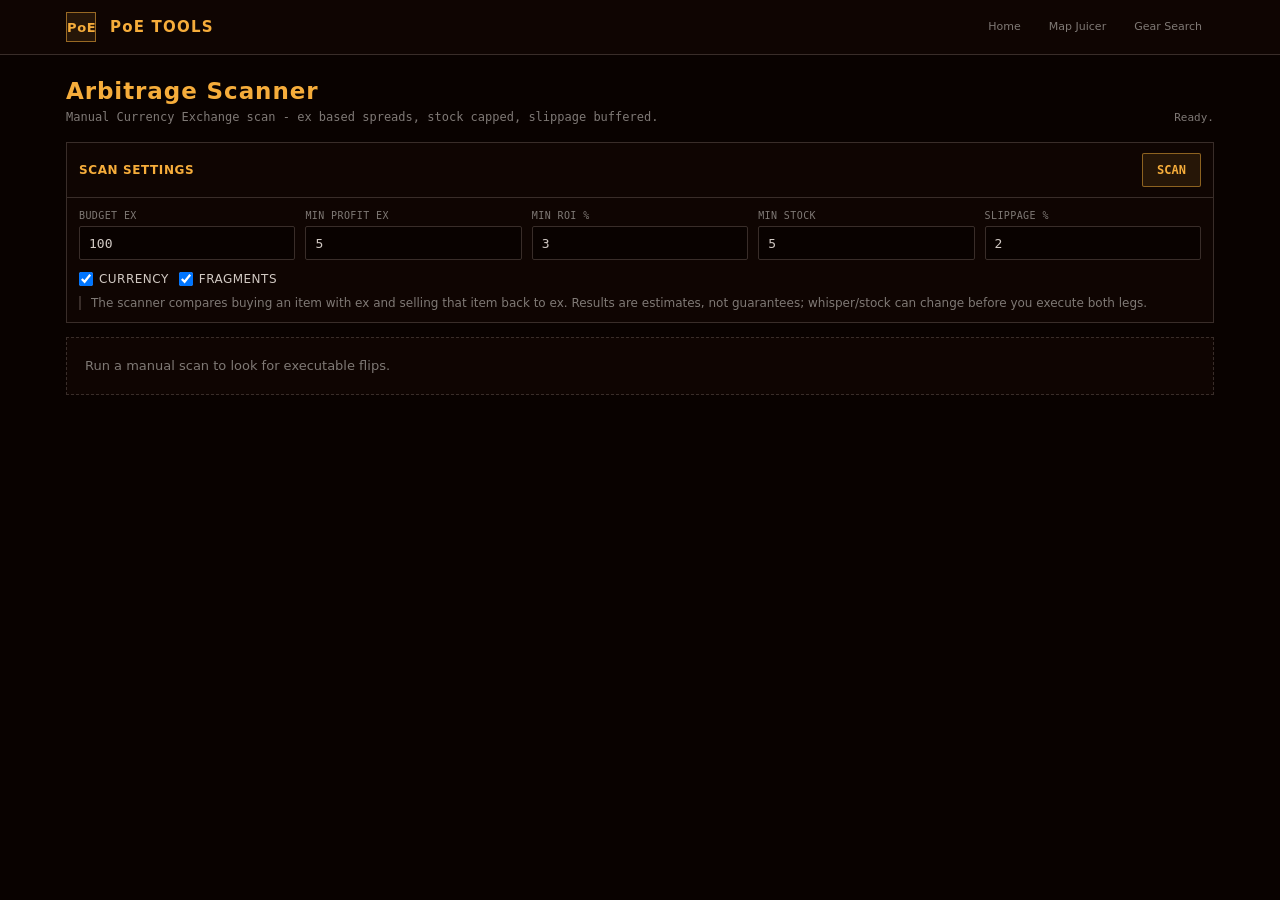
==== arbitrage-scanner.html @ 60b37ee7 "Add arbitrage scanner" ====
<!doctype html>
<html lang="en">
<head>
<meta charset="utf-8">
<meta name="viewport" content="width=device-width, initial-scale=1">
<title>Arbitrage Scanner - PoE Tools</title>
<style>
  :root{
    --bg:oklch(10% 0.025 42); --s1:oklch(13% 0.024 42); --s2:oklch(16% 0.022 42);
    --s3:oklch(20% 0.020 42); --bd:oklch(31% 0.018 42); --tx:oklch(84% 0.012 55);
    --mu:oklch(58% 0.010 55); --gd:oklch(80% 0.15 74); --gd-a:oklch(80% 0.15 74 / .10);
    --gr:oklch(67% 0.14 148); --rd:oklch(62% 0.14 20); --cy:oklch(68% 0.11 210);
    --ff:'Inter',system-ui,sans-serif; --mono:'JetBrains Mono',ui-monospace,monospace;
  }
  *{box-sizing:border-box}
  body{margin:0;background:var(--bg);color:var(--tx);font:13px/1.5 var(--ff);padding-bottom:48px}
  a{color:var(--gd);text-decoration:none}
  a:hover{text-decoration:underline}
  .appbar{border-bottom:1px solid var(--bd);background:var(--s1)}
  .appbarin{max-width:1180px;margin:0 auto;padding:12px 16px;display:flex;align-items:center;gap:14px}
  .mark{width:30px;height:30px;border:1px solid oklch(80% 0.15 74 / .55);background:var(--gd-a);color:var(--gd);display:grid;place-items:center;font:700 13px var(--ff);letter-spacing:.05em}
  .brandname{color:var(--gd);font:700 15px/1.1 var(--ff);letter-spacing:.08em}
  .nav{margin-left:auto;display:flex;gap:4px;flex-wrap:wrap;justify-content:flex-end}
  .navbtn{height:28px;font-size:11px;color:var(--mu);border:1px solid transparent;background:transparent;padding:0 11px;text-decoration:none;display:inline-flex;align-items:center;border-radius:2px}
  .navbtn:hover{color:var(--tx);background:var(--s2);border-color:var(--bd)}
  .shell{max-width:1180px;margin:0 auto;padding:18px 16px}
  .pagehead{display:flex;align-items:flex-end;justify-content:space-between;gap:16px;margin:6px 0 18px}
  h1{margin:0;color:var(--gd);font:700 23px/1.1 var(--ff);letter-spacing:.04em}
  .sub{color:var(--mu);font:12px var(--mono);margin:6px 0 0}
  .statusline{color:var(--mu);font:11px var(--mono);text-align:right}
  .statusline.ok{color:var(--gr)} .statusline.err{color:var(--rd)} .statusline.warn{color:var(--gd)}
  .panel{border:1px solid var(--bd);background:var(--s1);margin-bottom:14px}
  .panel-head{padding:10px 12px;border-bottom:1px solid var(--bd);display:flex;align-items:center;justify-content:space-between;gap:10px}
  .panel-title{color:var(--gd);font:700 12px var(--ff);text-transform:uppercase;letter-spacing:.05em}
  .panel-body{padding:12px}
  .controls{display:grid;grid-template-columns:repeat(5,minmax(120px,1fr));gap:10px;align-items:end}
  label{display:block;color:var(--mu);font:10px var(--mono);text-transform:uppercase;letter-spacing:.04em}
  input{width:100%;height:34px;margin-top:5px;border:1px solid var(--bd);background:var(--bg);color:var(--tx);padding:0 9px;font:13px var(--mono);border-radius:2px}
  input:focus{outline:none;border-color:oklch(80% 0.15 74 / .6)}
  .checks{display:flex;gap:10px;align-items:center;flex-wrap:wrap}
  .check{display:inline-flex;align-items:center;gap:6px;color:var(--tx);font:12px var(--ff)}
  .check input{width:14px;height:14px;margin:0}
  button{height:34px;border:1px solid oklch(80% 0.15 74 / .5);background:var(--gd-a);color:var(--gd);font:700 12px var(--mono);text-transform:uppercase;cursor:pointer;border-radius:2px;padding:0 14px}
  button:disabled{opacity:.5;cursor:default}
  .hint{margin-top:10px;color:var(--mu);font:12px var(--ff);border-left:2px solid var(--bd);padding-left:10px}
  .summary{display:grid;grid-template-columns:repeat(4,minmax(0,1fr));gap:8px;margin-bottom:12px}
  .metric{border:1px solid var(--bd);background:var(--s2);padding:10px 12px}
  .metric b{display:block;color:var(--gd);font:700 18px var(--mono)}
  .metric span{color:var(--mu);font:10px var(--mono);text-transform:uppercase}
  .tablewrap{overflow:auto;border:1px solid var(--bd);background:var(--s1)}
  table{width:100%;border-collapse:collapse;min-width:900px}
  th,td{padding:8px 10px;border-bottom:1px solid var(--bd);text-align:left;vertical-align:top}
  th{background:var(--s2);color:var(--mu);font:700 10px var(--mono);text-transform:uppercase;letter-spacing:.04em}
  td.num{text-align:right;font-family:var(--mono);white-space:nowrap}
  .name{color:var(--tx);font-weight:700}
  .cat{color:var(--mu);font:10px var(--mono);text-transform:uppercase}
  .profit{color:var(--gr);font-weight:700}
  .warn{color:var(--gd)}
  .bad{color:var(--rd)}
  .flag{display:inline-block;border:1px solid var(--bd);color:var(--mu);font:700 10px var(--mono);text-transform:uppercase;padding:1px 5px;margin-right:4px;border-radius:2px}
  .empty{color:var(--mu);padding:18px;border:1px dashed var(--bd);background:var(--s1)}
  .errors{margin-top:12px;color:var(--mu);font:11px var(--mono)}
  .errors b{color:var(--gd)}
  @media(max-width:820px){.pagehead{display:block}.statusline{text-align:left;margin-top:8px}.controls{grid-template-columns:repeat(2,minmax(0,1fr))}.summary{grid-template-columns:repeat(2,minmax(0,1fr))}}
  @media(max-width:560px){.appbarin{display:block}.nav{justify-content:flex-start;margin-top:10px}.shell{padding:14px 12px}.controls,.summary{grid-template-columns:1fr}}
</style>
</head>
<body>
  <header class="appbar">
    <div class="appbarin">
      <div class="mark">PoE</div>
      <span class="brandname">PoE TOOLS</span>
      <nav class="nav">
        <a class="navbtn" href="index.html">Home</a>
        <a class="navbtn" href="waystone-juicer.html">Map Juicer</a>
        <a class="navbtn" href="character-upgrades.html">Gear Search</a>
      </nav>
    </div>
  </header>

  <main class="shell">
    <div class="pagehead">
      <div>
        <h1>Arbitrage Scanner</h1>
        <p class="sub">Manual Currency Exchange scan - ex based spreads, stock capped, slippage buffered.</p>
      </div>
      <div class="statusline" id="status">Ready.</div>
    </div>

    <section class="panel">
      <div class="panel-head">
        <span class="panel-title">Scan Settings</span>
        <button id="scanBtn" type="button">Scan</button>
      </div>
      <div class="panel-body">
        <div class="controls">
          <label>Budget ex <input id="budgetEx" type="number" min="1" step="1" value="100"></label>
          <label>Min profit ex <input id="minProfitEx" type="number" min="0" step="1" value="5"></label>
          <label>Min ROI % <input id="minProfitPct" type="number" min="0" step="0.5" value="3"></label>
          <label>Min stock <input id="minStock" type="number" min="1" step="1" value="5"></label>
          <label>Slippage % <input id="slippagePct" type="number" min="0" max="50" step="0.5" value="2"></label>
        </div>
        <div class="checks" style="margin-top:12px">
          <label class="check"><input id="catCurrency" type="checkbox" checked> Currency</label>
          <label class="check"><input id="catFragments" type="checkbox" checked> Fragments</label>
        </div>
        <div class="hint">The scanner compares buying an item with ex and selling that item back to ex. Results are estimates, not guarantees; whisper/stock can change before you execute both legs.</div>
      </div>
    </section>

    <section class="summary" id="summary" style="display:none"></section>
    <section id="results" class="empty">Run a manual scan to look for executable flips.</section>
  </main>

<script>
const els = {
  status: document.getElementById("status"),
  scanBtn: document.getElementById("scanBtn"),
  results: document.getElementById("results"),
  summary: document.getElementById("summary"),
  budgetEx: document.getElementById("budgetEx"),
  minProfitEx: document.getElementById("minProfitEx"),
  minProfitPct: document.getElementById("minProfitPct"),
  minStock: document.getElementById("minStock"),
  slippagePct: document.getElementById("slippagePct"),
  catCurrency: document.getElementById("catCurrency"),
  catFragments: document.getElementById("catFragments"),
};

function esc(s){return String(s ?? "").replace(/[&<>"']/g, c => ({"&":"&amp;","<":"&lt;",">":"&gt;","\"":"&quot;","'":"&#39;"}[c]));}
function num(id){return Number(els[id].value) || 0;}
function fmt(n, d=2){return Number(n || 0).toLocaleString(undefined, {maximumFractionDigits:d});}
function setStatus(text, cls=""){els.status.textContent = text; els.status.className = "statusline " + cls;}

function payload(){
  return {
    budgetEx: num("budgetEx"),
    minProfitEx: num("minProfitEx"),
    minProfitPct: num("minProfitPct"),
    minStock: num("minStock"),
    slippagePct: num("slippagePct"),
    categories: {
      currency: els.catCurrency.checked,
      fragments: els.catFragments.checked,
    },
    force: true,
  };
}

function renderSummary(data){
  const rows = data.opportunities || [];
  const best = rows[0];
  els.summary.style.display = "grid";
  els.summary.innerHTML = `
    <div class="metric"><b>${rows.length}</b><span>shown flips</span></div>
    <div class="metric"><b>${best ? fmt(best.netProfitEx) : "0"} ex</b><span>best net profit</span></div>
    <div class="metric"><b>${best ? fmt(best.roiPct) : "0"}%</b><span>best ROI</span></div>
    <div class="metric"><b>${data.cached ? "Cache" : data.stale ? "Stale" : "Live"}</b><span>${esc(data.updated || data.cachedAt || "")}</span></div>
  `;
}

function render(data){
  renderSummary(data);
  const rows = data.opportunities || [];
  if (!rows.length) {
    els.results.className = "empty";
    els.results.innerHTML = data.limited
      ? "Trade2 is currently rate limited and no matching cached opportunities are available."
      : "No flips passed the current net profit, ROI, stock, and slippage filters.";
    return;
  }
  els.results.className = "";
  els.results.innerHTML = `
    <div class="tablewrap">
      <table>
        <thead>
          <tr>
            <th>Item</th><th>Buy</th><th>Sell</th><th>Size</th><th>Spend</th><th>Net</th><th>ROI</th><th>Stock</th><th>Flags</th>
          </tr>
        </thead>
        <tbody>
          ${rows.map(row => `
            <tr>
              <td><div class="name">${esc(row.name)}</div><div class="cat">${esc(row.category)}</div></td>
              <td class="num">${fmt(row.askExPerItem,4)} ex/item</td>
              <td class="num">${fmt(row.bidExPerItem,4)} ex/item<br><span class="cat">net ${fmt(row.netBidExPerItem,4)}</span></td>
              <td class="num">${fmt(row.executableItems,0)}</td>
              <td class="num">${fmt(row.spendEx)} ex</td>
              <td class="num profit">${fmt(row.netProfitEx)} ex</td>
              <td class="num ${row.roiPct < 5 ? "warn" : ""}">${fmt(row.roiPct)}%</td>
              <td class="num">${fmt(row.buyStock,0)} buy<br>${fmt(row.sellStock,0)} sell</td>
              <td>${(row.flags || []).length ? row.flags.map(f => `<span class="flag">${esc(f)}</span>`).join("") : `<span class="flag">ok</span>`}</td>
            </tr>`).join("")}
        </tbody>
      </table>
    </div>
    ${data.errors && data.errors.length ? `<div class="errors"><b>Skipped:</b> ${esc(data.errors.slice(0,6).map(e => e.item + " (" + e.reason + ")").join(", "))}${data.errors.length > 6 ? " ..." : ""}</div>` : ""}
  `;
}

async function scan(){
  els.scanBtn.disabled = true;
  setStatus("Scanning Currency Exchange through shared Trade2 queue...", "warn");
  try {
    const res = await fetch("/api/arbitrage/scan", {
      method: "POST",
      headers: {"Content-Type":"application/json"},
      body: JSON.stringify(payload()),
    });
    const data = await res.json();
    render(data);
    if (data.limited) setStatus("Trade2 limited. Showing cached data when available.", "err");
    else if (data.cached) setStatus("Loaded cached scan from " + (data.updated || "recently") + ".", "ok");
    else setStatus("Scan complete: " + (data.opportunities || []).length + " opportunities.", "ok");
  } catch (err) {
    els.results.className = "empty";
    els.results.textContent = "Scan failed: " + err.message;
    setStatus("Scan failed.", "err");
  } finally {
    els.scanBtn.disabled = false;
  }
}

els.scanBtn.addEventListener("click", scan);
</script>
</body>
</html>
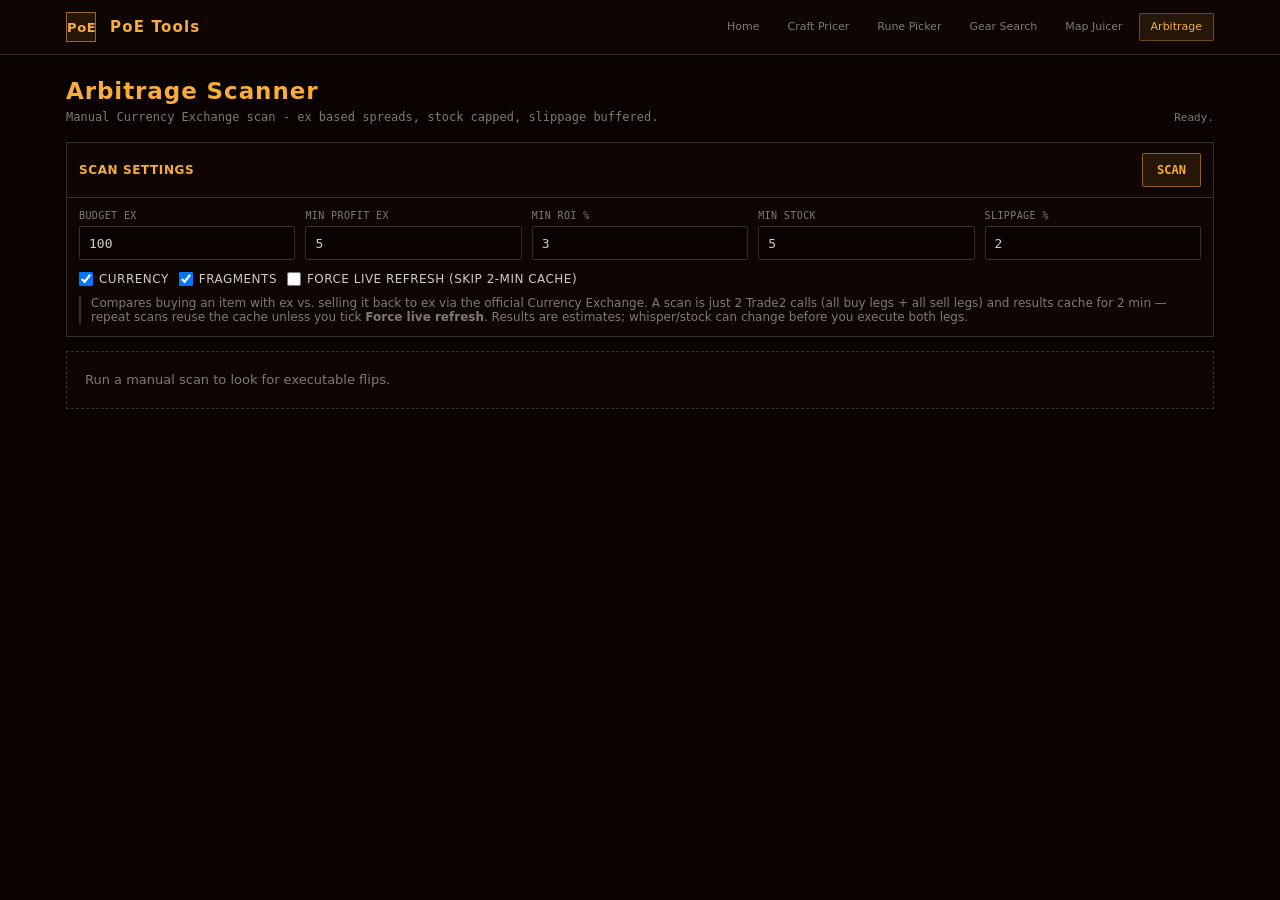
==== commit b99a75e4: "Arbitrage Scanner: fix chronic rate-limiting Root cause: the front-end hardcoded force:true so every" ====
--- a/arbitrage-scanner.html
+++ b/arbitrage-scanner.html
@@ -3,7 +3,7 @@
 <head>
 <meta charset="utf-8">
 <meta name="viewport" content="width=device-width, initial-scale=1">
-<title>Arbitrage Scanner - PoE Tools</title>
+<title>Arbitrage Scanner — PoE Tools</title>
 <style>
   :root{
     --bg:oklch(10% 0.025 42); --s1:oklch(13% 0.024 42); --s2:oklch(16% 0.022 42);
@@ -23,6 +23,7 @@
   .nav{margin-left:auto;display:flex;gap:4px;flex-wrap:wrap;justify-content:flex-end}
   .navbtn{height:28px;font-size:11px;color:var(--mu);border:1px solid transparent;background:transparent;padding:0 11px;text-decoration:none;display:inline-flex;align-items:center;border-radius:2px}
   .navbtn:hover{color:var(--tx);background:var(--s2);border-color:var(--bd)}
+  .navbtn.active{color:var(--gd);background:var(--gd-a);border-color:oklch(80% 0.15 74 / .35)}
   .shell{max-width:1180px;margin:0 auto;padding:18px 16px}
   .pagehead{display:flex;align-items:flex-end;justify-content:space-between;gap:16px;margin:6px 0 18px}
   h1{margin:0;color:var(--gd);font:700 23px/1.1 var(--ff);letter-spacing:.04em}
@@ -69,11 +70,14 @@
   <header class="appbar">
     <div class="appbarin">
       <div class="mark">PoE</div>
-      <span class="brandname">PoE TOOLS</span>
+      <span class="brandname">PoE Tools</span>
       <nav class="nav">
-        <a class="navbtn" href="index.html">Home</a>
+        <a class="navbtn" href="index.html#home">Home</a>
+        <a class="navbtn" href="index.html#craft-pricer">Craft Pricer</a>
+        <a class="navbtn" href="index.html#rune-picker">Rune Picker</a>
+        <a class="navbtn" href="character-upgrades.html">Gear Search</a>
         <a class="navbtn" href="waystone-juicer.html">Map Juicer</a>
-        <a class="navbtn" href="character-upgrades.html">Gear Search</a>
+        <a class="navbtn active" href="arbitrage-scanner.html">Arbitrage</a>
       </nav>
     </div>
   </header>
@@ -103,8 +107,9 @@
         <div class="checks" style="margin-top:12px">
           <label class="check"><input id="catCurrency" type="checkbox" checked> Currency</label>
           <label class="check"><input id="catFragments" type="checkbox" checked> Fragments</label>
+          <label class="check"><input id="forceRefresh" type="checkbox"> Force live refresh (skip 2-min cache)</label>
         </div>
-        <div class="hint">The scanner compares buying an item with ex and selling that item back to ex. Results are estimates, not guarantees; whisper/stock can change before you execute both legs.</div>
+        <div class="hint">Compares buying an item with ex vs. selling it back to ex via the official Currency Exchange. A scan is just 2 Trade2 calls (all buy legs + all sell legs) and results cache for 2 min — repeat scans reuse the cache unless you tick <b>Force live refresh</b>. Results are estimates; whisper/stock can change before you execute both legs.</div>
       </div>
     </section>
 
@@ -125,12 +130,22 @@
   slippagePct: document.getElementById("slippagePct"),
   catCurrency: document.getElementById("catCurrency"),
   catFragments: document.getElementById("catFragments"),
+  forceRefresh: document.getElementById("forceRefresh"),
 };
 
 function esc(s){return String(s ?? "").replace(/[&<>"']/g, c => ({"&":"&amp;","<":"&lt;",">":"&gt;","\"":"&quot;","'":"&#39;"}[c]));}
 function num(id){return Number(els[id].value) || 0;}
 function fmt(n, d=2){return Number(n || 0).toLocaleString(undefined, {maximumFractionDigits:d});}
 function setStatus(text, cls=""){els.status.textContent = text; els.status.className = "statusline " + cls;}
+function limitUntil(data){
+  return data?.tradeStatus?.tradeLimitedUntil || data?.tradeLimitedUntil || "";
+}
+function fmtLimitUntil(data){
+  const raw = limitUntil(data);
+  if (!raw) return "";
+  const d = new Date(raw);
+  return Number.isNaN(d.getTime()) ? raw : d.toLocaleString();
+}
 
 function payload(){
   return {
@@ -143,7 +158,7 @@
       currency: els.catCurrency.checked,
       fragments: els.catFragments.checked,
     },
-    force: true,
+    force: els.forceRefresh.checked,
   };
 }
 
@@ -163,10 +178,15 @@
   renderSummary(data);
   const rows = data.opportunities || [];
   if (!rows.length) {
+    const until = fmtLimitUntil(data);
+    const scanned = (data.universe || []).length;
+    const skipped = (data.errors || []).length;
     els.results.className = "empty";
     els.results.innerHTML = data.limited
-      ? "Trade2 is currently rate limited and no matching cached opportunities are available."
-      : "No flips passed the current net profit, ROI, stock, and slippage filters.";
+      ? "Trade2 is currently rate limited" + (until ? " until " + esc(until) : "") + " and no matching cached opportunities are available."
+      : `Scanned ${scanned} pair${scanned === 1 ? "" : "s"} — none cleared your net-profit / ROI / stock filters. `
+        + `The Currency Exchange spread is usually negative for an instant round-trip, so profitable flips are brief mispricings; lower the thresholds or re-scan later.`
+        + (skipped ? ` (${skipped} had no offer on one side.)` : "");
     return;
   }
   els.results.className = "";
@@ -209,7 +229,10 @@
     });
     const data = await res.json();
     render(data);
-    if (data.limited) setStatus("Trade2 limited. Showing cached data when available.", "err");
+    if (data.limited) {
+      const until = fmtLimitUntil(data);
+      setStatus("Trade2 limited" + (until ? " until " + until : "") + ". Showing cached data when available.", "err");
+    }
     else if (data.cached) setStatus("Loaded cached scan from " + (data.updated || "recently") + ".", "ok");
     else setStatus("Scan complete: " + (data.opportunities || []).length + " opportunities.", "ok");
   } catch (err) {
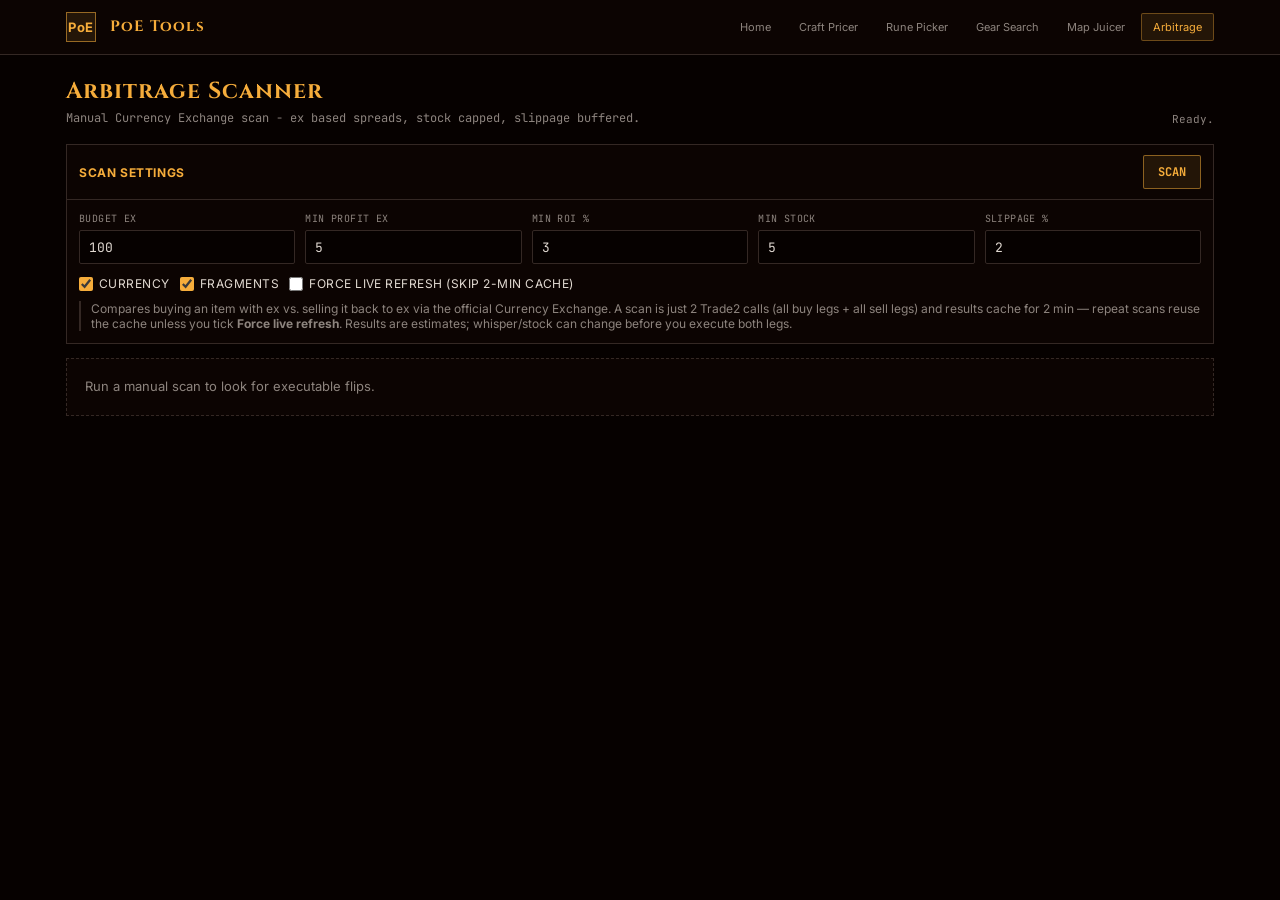
==== commit 7093c9b4: "Apply shared theme to all standalone pages Link theme.css and drop each page's duplicate :root so th" ====
--- a/arbitrage-scanner.html
+++ b/arbitrage-scanner.html
@@ -4,14 +4,11 @@
 <meta charset="utf-8">
 <meta name="viewport" content="width=device-width, initial-scale=1">
 <title>Arbitrage Scanner — PoE Tools</title>
+<link rel="preconnect" href="https://fonts.googleapis.com">
+<link rel="preconnect" href="https://fonts.gstatic.com" crossorigin>
+<link rel="stylesheet" href="theme.css">
 <style>
-  :root{
-    --bg:oklch(10% 0.025 42); --s1:oklch(13% 0.024 42); --s2:oklch(16% 0.022 42);
-    --s3:oklch(20% 0.020 42); --bd:oklch(31% 0.018 42); --tx:oklch(84% 0.012 55);
-    --mu:oklch(58% 0.010 55); --gd:oklch(80% 0.15 74); --gd-a:oklch(80% 0.15 74 / .10);
-    --gr:oklch(67% 0.14 148); --rd:oklch(62% 0.14 20); --cy:oklch(68% 0.11 210);
-    --ff:'Inter',system-ui,sans-serif; --mono:'JetBrains Mono',ui-monospace,monospace;
-  }
+  /* Design tokens come from theme.css; page-specific styles follow. */
   *{box-sizing:border-box}
   body{margin:0;background:var(--bg);color:var(--tx);font:13px/1.5 var(--ff);padding-bottom:48px}
   a{color:var(--gd);text-decoration:none}
@@ -19,14 +16,14 @@
   .appbar{border-bottom:1px solid var(--bd);background:var(--s1)}
   .appbarin{max-width:1180px;margin:0 auto;padding:12px 16px;display:flex;align-items:center;gap:14px}
   .mark{width:30px;height:30px;border:1px solid oklch(80% 0.15 74 / .55);background:var(--gd-a);color:var(--gd);display:grid;place-items:center;font:700 13px var(--ff);letter-spacing:.05em}
-  .brandname{color:var(--gd);font:700 15px/1.1 var(--ff);letter-spacing:.08em}
+  .brandname{color:var(--gd);font:700 15px/1.1 var(--ff-display);letter-spacing:.08em}
   .nav{margin-left:auto;display:flex;gap:4px;flex-wrap:wrap;justify-content:flex-end}
   .navbtn{height:28px;font-size:11px;color:var(--mu);border:1px solid transparent;background:transparent;padding:0 11px;text-decoration:none;display:inline-flex;align-items:center;border-radius:2px}
   .navbtn:hover{color:var(--tx);background:var(--s2);border-color:var(--bd)}
   .navbtn.active{color:var(--gd);background:var(--gd-a);border-color:oklch(80% 0.15 74 / .35)}
   .shell{max-width:1180px;margin:0 auto;padding:18px 16px}
   .pagehead{display:flex;align-items:flex-end;justify-content:space-between;gap:16px;margin:6px 0 18px}
-  h1{margin:0;color:var(--gd);font:700 23px/1.1 var(--ff);letter-spacing:.04em}
+  h1{margin:0;color:var(--gd);font:700 23px/1.1 var(--ff-display);letter-spacing:.04em}
   .sub{color:var(--mu);font:12px var(--mono);margin:6px 0 0}
   .statusline{color:var(--mu);font:11px var(--mono);text-align:right}
   .statusline.ok{color:var(--gr)} .statusline.err{color:var(--rd)} .statusline.warn{color:var(--gd)}
--- a/theme.css
+++ b/theme.css
@@ -0,0 +1,96 @@
+/* ============================================================================
+   PoE Tools — shared design system (premium dark workbench)
+   Linked first on every page; pages keep only page-specific layout below it.
+   Identity: a PoE item-tooltip aesthetic — warm near-black, hairline borders,
+   restrained amber gold, data set in mono. Premium via elevation + type +
+   spacing, not rounded corners. Tokens are the single source of truth, so a
+   page that drops its own :root inherits the whole system.
+   ============================================================================ */
+
+@import url('https://fonts.googleapis.com/css2?family=Cinzel:wght@400;600;700&family=Inter:wght@400;500;600;700;800&family=JetBrains+Mono:wght@400;500;600;700&display=swap');
+
+:root{
+  /* ---- Surfaces: warm near-black, clean elevation steps ---- */
+  --bg:oklch(9% 0.020 42);
+  --s1:oklch(12% 0.022 42);
+  --s2:oklch(15.5% 0.022 42);
+  --s3:oklch(20% 0.022 42);
+  --bd:oklch(29% 0.020 42);
+  --bd2:oklch(42% 0.022 42);
+  /* ---- Text: brighter than before to kill the "muddy" low-contrast feel ---- */
+  --tx:oklch(89% 0.014 65);
+  --mu:oklch(62% 0.015 58);
+  /* ---- Accent: restrained amber gold (the one bold color) ---- */
+  --gd:oklch(80% 0.15 74);
+  --gd-2:oklch(71% 0.135 72);
+  --gd-a:oklch(80% 0.15 74 / 0.10);
+  --gd-b:oklch(80% 0.15 74 / 0.35);
+  /* ---- Semantics: profit / risk / info, used only where they mean something ---- */
+  --gr:oklch(71% 0.15 150);
+  --rd:oklch(64% 0.16 24);
+  --cy:oklch(73% 0.11 215);
+  --pu:oklch(68% 0.11 300);
+
+  /* ---- Type roles ---- */
+  --ff-display:'Cinzel',Georgia,serif;
+  --ff-ui:'Inter',system-ui,-apple-system,sans-serif;
+  --ff-mono:'JetBrains Mono',ui-monospace,monospace;
+  /* aliases so any page's existing var names resolve to the system */
+  --ff:var(--ff-ui); --ui:var(--ff-ui); --display:var(--ff-display);
+  --mono:var(--ff-mono); --text:var(--tx); --muted:var(--mu); --gold:var(--gd);
+  --green:var(--gr); --red:var(--rd); --cyan:var(--cy);
+
+  /* ---- Radius / elevation / motion ---- */
+  --r:3px; --r-lg:5px;
+  --sh-1:0 1px 2px oklch(0% 0 0 / .40);
+  --sh-2:0 6px 22px oklch(0% 0 0 / .42);
+  --sh-pop:0 16px 44px oklch(0% 0 0 / .55);
+  --glow:0 0 0 1px var(--gd-b), 0 10px 30px oklch(62% 0.12 70 / .14);
+  --ease:cubic-bezier(.2,.7,.3,1);
+}
+
+/* ---- Global niceties (additive — safe across pages) ---- */
+html{ -webkit-text-size-adjust:100%; }
+body{ -webkit-font-smoothing:antialiased; text-rendering:optimizeLegibility; }
+::selection{ background:var(--gd-b); color:oklch(98% 0.02 80); }
+:focus-visible{ outline:2px solid var(--gd); outline-offset:2px; border-radius:var(--r); }
+
+/* Custom scrollbars — quiet, on-brand */
+*{ scrollbar-width:thin; scrollbar-color:var(--bd2) transparent; }
+::-webkit-scrollbar{ width:10px; height:10px; }
+::-webkit-scrollbar-track{ background:transparent; }
+::-webkit-scrollbar-thumb{ background:var(--bd2); border-radius:6px; border:2px solid var(--bg); }
+::-webkit-scrollbar-thumb:hover{ background:oklch(52% 0.03 60); }
+
+/* Numbers read as data: tabular figures wherever mono is used */
+.num,[class*="mono"],code,kbd{ font-variant-numeric:tabular-nums; }
+
+/* Form controls pick up the brand accent instead of browser default blue/red */
+input[type=checkbox],input[type=radio]{ accent-color:var(--gd); }
+
+/* ---- Motion: entrance + interaction (transform/opacity only) ---- */
+@keyframes fadeUp{ from{ opacity:0; transform:translateY(8px); } to{ opacity:1; transform:none; } }
+@keyframes fadeIn{ from{ opacity:0; } to{ opacity:1; } }
+
+@media (prefers-reduced-motion: no-preference){
+  .toolcard,.toolpanel,.panel,.card,.hero,.metric,.eval,.tabs,.pagehead,.summary{
+    animation:fadeUp .36s var(--ease) both;
+  }
+  /* gentle stagger for grids/rails */
+  .toolsgrid>*:nth-child(2),.controls>*:nth-child(2){ animation-delay:.03s; }
+  .toolsgrid>*:nth-child(3){ animation-delay:.06s; }
+  .toolsgrid>*:nth-child(4){ animation-delay:.09s; }
+  .toolsgrid>*:nth-child(5){ animation-delay:.12s; }
+  .toolsgrid>*:nth-child(6){ animation-delay:.15s; }
+  .toolsgrid>*:nth-child(n+7){ animation-delay:.18s; }
+
+  /* hover lift + amber glow for elevated surfaces */
+  .toolcard,.metric{ transition:transform .16s var(--ease),border-color .16s var(--ease),background .16s var(--ease),box-shadow .16s var(--ease); }
+  .toolcard:hover{ transform:translateY(-3px); box-shadow:var(--sh-2); }
+  .toolcard.ready:hover{ box-shadow:var(--glow); }
+  .metric:hover{ transform:translateY(-1px); }
+}
+
+@media (prefers-reduced-motion: reduce){
+  *,*::before,*::after{ animation-duration:.001ms !important; animation-iteration-count:1 !important; transition-duration:.001ms !important; }
+}
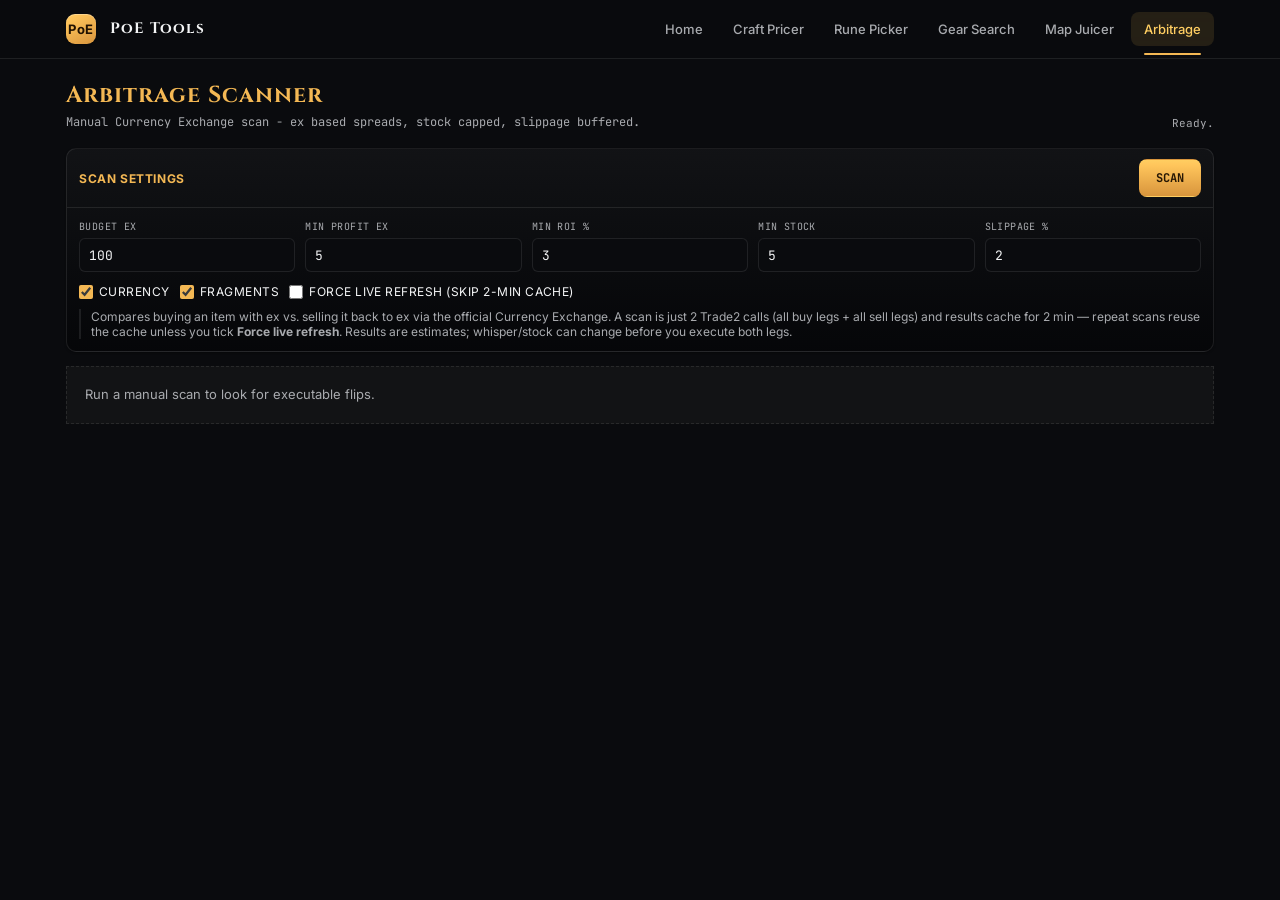
==== commit 5f349fa4: "Apply the new design language to all tool pages Round panels/cards/inputs/badges/tabs (sharp 2px -> " ====
--- a/arbitrage-scanner.html
+++ b/arbitrage-scanner.html
@@ -18,7 +18,7 @@
   .mark{width:30px;height:30px;border:1px solid oklch(80% 0.15 74 / .55);background:var(--gd-a);color:var(--gd);display:grid;place-items:center;font:700 13px var(--ff);letter-spacing:.05em}
   .brandname{color:var(--gd);font:700 15px/1.1 var(--ff-display);letter-spacing:.08em}
   .nav{margin-left:auto;display:flex;gap:4px;flex-wrap:wrap;justify-content:flex-end}
-  .navbtn{height:28px;font-size:11px;color:var(--mu);border:1px solid transparent;background:transparent;padding:0 11px;text-decoration:none;display:inline-flex;align-items:center;border-radius:2px}
+  .navbtn{height:28px;font-size:11px;color:var(--mu);border:1px solid transparent;background:transparent;padding:0 11px;text-decoration:none;display:inline-flex;align-items:center;border-radius:var(--r-sm)}
   .navbtn:hover{color:var(--tx);background:var(--s2);border-color:var(--bd)}
   .navbtn.active{color:var(--gd);background:var(--gd-a);border-color:oklch(80% 0.15 74 / .35)}
   .shell{max-width:1180px;margin:0 auto;padding:18px 16px}
@@ -27,19 +27,20 @@
   .sub{color:var(--mu);font:12px var(--mono);margin:6px 0 0}
   .statusline{color:var(--mu);font:11px var(--mono);text-align:right}
   .statusline.ok{color:var(--gr)} .statusline.err{color:var(--rd)} .statusline.warn{color:var(--gd)}
-  .panel{border:1px solid var(--bd);background:var(--s1);margin-bottom:14px}
+  .panel{border:1px solid var(--bd);background:linear-gradient(180deg,var(--surface-1),var(--bg-deep));margin-bottom:14px;border-radius:var(--r-md);box-shadow:var(--shadow-sm);overflow:hidden}
   .panel-head{padding:10px 12px;border-bottom:1px solid var(--bd);display:flex;align-items:center;justify-content:space-between;gap:10px}
   .panel-title{color:var(--gd);font:700 12px var(--ff);text-transform:uppercase;letter-spacing:.05em}
   .panel-body{padding:12px}
   .controls{display:grid;grid-template-columns:repeat(5,minmax(120px,1fr));gap:10px;align-items:end}
   label{display:block;color:var(--mu);font:10px var(--mono);text-transform:uppercase;letter-spacing:.04em}
-  input{width:100%;height:34px;margin-top:5px;border:1px solid var(--bd);background:var(--bg);color:var(--tx);padding:0 9px;font:13px var(--mono);border-radius:2px}
+  input{width:100%;height:34px;margin-top:5px;border:1px solid var(--bd);background:var(--bg);color:var(--tx);padding:0 9px;font:13px var(--mono);border-radius:var(--r-sm)}
   input:focus{outline:none;border-color:oklch(80% 0.15 74 / .6)}
   .checks{display:flex;gap:10px;align-items:center;flex-wrap:wrap}
   .check{display:inline-flex;align-items:center;gap:6px;color:var(--tx);font:12px var(--ff)}
   .check input{width:14px;height:14px;margin:0}
-  button{height:34px;border:1px solid oklch(80% 0.15 74 / .5);background:var(--gd-a);color:var(--gd);font:700 12px var(--mono);text-transform:uppercase;cursor:pointer;border-radius:2px;padding:0 14px}
-  button:disabled{opacity:.5;cursor:default}
+  button{height:38px;border:1px solid transparent;background:linear-gradient(180deg,var(--gold-bright),var(--gold-deep));color:oklch(22% 0.04 70);font:700 12px var(--mono);text-transform:uppercase;cursor:pointer;border-radius:var(--r);padding:0 16px;transition:filter var(--t),transform var(--t),box-shadow var(--t)}
+  button:hover{filter:brightness(1.06);transform:translateY(-1px);box-shadow:var(--shadow-gold)}
+  button:disabled{opacity:.5;cursor:default;transform:none;filter:none}
   .hint{margin-top:10px;color:var(--mu);font:12px var(--ff);border-left:2px solid var(--bd);padding-left:10px}
   .summary{display:grid;grid-template-columns:repeat(4,minmax(0,1fr));gap:8px;margin-bottom:12px}
   .metric{border:1px solid var(--bd);background:var(--s2);padding:10px 12px}
@@ -55,7 +56,7 @@
   .profit{color:var(--gr);font-weight:700}
   .warn{color:var(--gd)}
   .bad{color:var(--rd)}
-  .flag{display:inline-block;border:1px solid var(--bd);color:var(--mu);font:700 10px var(--mono);text-transform:uppercase;padding:1px 5px;margin-right:4px;border-radius:2px}
+  .flag{display:inline-block;border:1px solid var(--bd);color:var(--mu);font:700 10px var(--mono);text-transform:uppercase;padding:1px 5px;margin-right:4px;border-radius:var(--r-sm)}
   .empty{color:var(--mu);padding:18px;border:1px dashed var(--bd);background:var(--s1)}
   .errors{margin-top:12px;color:var(--mu);font:11px var(--mono)}
   .errors b{color:var(--gd)}
--- a/theme.css
+++ b/theme.css
@@ -1,96 +1,214 @@
 /* ============================================================================
-   PoE Tools — shared design system (premium dark workbench)
-   Linked first on every page; pages keep only page-specific layout below it.
-   Identity: a PoE item-tooltip aesthetic — warm near-black, hairline borders,
-   restrained amber gold, data set in mono. Premium via elevation + type +
-   spacing, not rounded corners. Tokens are the single source of truth, so a
-   page that drops its own :root inherits the whole system.
-   ============================================================================ */
-
-@import url('https://fonts.googleapis.com/css2?family=Cinzel:wght@400;600;700&family=Inter:wght@400;500;600;700;800&family=JetBrains+Mono:wght@400;500;600;700&display=swap');
+   PoE Tools — design system v2 (premium dark dashboard)
+   Direction: neutral charcoal base (NOT brown), Inter UI, gold as a sparse
+   accent, soft layered elevation, real radii, modern product cards.
+   Linked first on every page. Tokens are the single source of truth; legacy
+   var names are aliased so existing page CSS keeps working but recolours.
+   ============================================================================ */
+
+@import url('https://fonts.googleapis.com/css2?family=Inter:wght@400;500;600;700&family=Cinzel:wght@600;700&family=JetBrains+Mono:wght@400;500;600&display=swap');
 
 :root{
-  /* ---- Surfaces: warm near-black, clean elevation steps ---- */
-  --bg:oklch(9% 0.020 42);
-  --s1:oklch(12% 0.022 42);
-  --s2:oklch(15.5% 0.022 42);
-  --s3:oklch(20% 0.022 42);
-  --bd:oklch(29% 0.020 42);
-  --bd2:oklch(42% 0.022 42);
-  /* ---- Text: brighter than before to kill the "muddy" low-contrast feel ---- */
-  --tx:oklch(89% 0.014 65);
-  --mu:oklch(62% 0.015 58);
-  /* ---- Accent: restrained amber gold (the one bold color) ---- */
-  --gd:oklch(80% 0.15 74);
-  --gd-2:oklch(71% 0.135 72);
-  --gd-a:oklch(80% 0.15 74 / 0.10);
-  --gd-b:oklch(80% 0.15 74 / 0.35);
-  /* ---- Semantics: profit / risk / info, used only where they mean something ---- */
-  --gr:oklch(71% 0.15 150);
-  --rd:oklch(64% 0.16 24);
-  --cy:oklch(73% 0.11 215);
-  --pu:oklch(68% 0.11 300);
-
-  /* ---- Type roles ---- */
-  --ff-display:'Cinzel',Georgia,serif;
-  --ff-ui:'Inter',system-ui,-apple-system,sans-serif;
-  --ff-mono:'JetBrains Mono',ui-monospace,monospace;
-  /* aliases so any page's existing var names resolve to the system */
-  --ff:var(--ff-ui); --ui:var(--ff-ui); --display:var(--ff-display);
-  --mono:var(--ff-mono); --text:var(--tx); --muted:var(--mu); --gold:var(--gd);
-  --green:var(--gr); --red:var(--rd); --cyan:var(--cy);
-
-  /* ---- Radius / elevation / motion ---- */
-  --r:3px; --r-lg:5px;
-  --sh-1:0 1px 2px oklch(0% 0 0 / .40);
-  --sh-2:0 6px 22px oklch(0% 0 0 / .42);
-  --sh-pop:0 16px 44px oklch(0% 0 0 / .55);
-  --glow:0 0 0 1px var(--gd-b), 0 10px 30px oklch(62% 0.12 70 / .14);
-  --ease:cubic-bezier(.2,.7,.3,1);
-}
-
-/* ---- Global niceties (additive — safe across pages) ---- */
+  /* ---- Charcoal surface scale: near-black, a whisper of cool, ~0 chroma ---- */
+  --bg:           oklch(15.0% 0.006 270);
+  --bg-deep:      oklch(12.5% 0.006 270);
+  --surface-1:    oklch(18.5% 0.006 270);
+  --surface-2:    oklch(22.0% 0.007 271);
+  --surface-3:    oklch(27.0% 0.008 272);
+  --surface-hover:oklch(24.5% 0.008 272);
+  /* hairline borders as light-alpha so they catch light like real UI */
+  --border:       oklch(100% 0 0 / 0.09);
+  --border-strong:oklch(100% 0 0 / 0.16);
+  --border-gold:  oklch(80% 0.14 75 / 0.45);
+
+  /* ---- Text: high-contrast neutral ---- */
+  --text:         oklch(97% 0.002 270);
+  --text-muted:   oklch(74% 0.006 270);
+  --text-faint:   oklch(60% 0.006 270);
+
+  /* ---- Accent: one warm gold, used sparingly ---- */
+  --gold:         oklch(82% 0.135 78);
+  --gold-bright:  oklch(88% 0.14 82);
+  --gold-deep:    oklch(72% 0.13 70);
+  --gold-soft:    oklch(82% 0.135 78 / 0.12);
+  --gold-glow:    oklch(82% 0.135 78 / 0.22);
+
+  /* ---- Semantics ---- */
+  --green:        oklch(76% 0.17 152);
+  --green-soft:   oklch(76% 0.17 152 / 0.12);
+  --red:          oklch(67% 0.20 25);
+  --red-soft:     oklch(67% 0.20 25 / 0.12);
+  --info:         oklch(74% 0.12 248);
+  --violet:       oklch(72% 0.13 300);
+
+  /* ---- Type ---- */
+  --font-ui:'Inter',system-ui,-apple-system,"Segoe UI",sans-serif;
+  --font-display:'Cinzel',Georgia,serif;
+  --font-mono:'JetBrains Mono',ui-monospace,"SF Mono",monospace;
+
+  /* ---- Radius ---- */
+  --r-sm:6px; --r:8px; --r-md:10px; --r-lg:14px; --r-xl:20px; --r-pill:999px;
+
+  /* ---- Elevation (soft, layered, dark) ---- */
+  --shadow-sm:0 1px 2px oklch(0% 0 0 / .35);
+  --shadow-md:0 2px 8px -2px oklch(0% 0 0 / .40), 0 6px 18px -6px oklch(0% 0 0 / .35);
+  --shadow-lg:0 8px 24px -8px oklch(0% 0 0 / .50), 0 18px 48px -14px oklch(0% 0 0 / .45);
+  --shadow-gold:0 8px 30px -8px oklch(72% 0.13 70 / .30);
+  --inset-hi:inset 0 1px 0 oklch(100% 0 0 / .05);
+
+  /* ---- Motion ---- */
+  --ease:cubic-bezier(.2,.6,.2,1);
+  --t:160ms var(--ease);
+  --t-slow:240ms var(--ease);
+
+  /* ===== Legacy aliases → new system (old names → new primaries only;
+     never re-declare a primary as itself — that creates a CSS cycle and
+     blanks the token). ===== */
+  --s1:var(--surface-1); --s2:var(--surface-2); --s3:var(--surface-3);
+  --bd:var(--border); --bd2:var(--border-strong);
+  --tx:var(--text); --mu:var(--text-muted); --muted:var(--text-muted);
+  --gd:var(--gold); --gd-2:var(--gold-deep); --gd-a:var(--gold-soft); --gd-b:var(--border-gold);
+  --gr:var(--green); --rd:var(--red); --cy:var(--info); --pu:var(--violet); --cyan:var(--info);
+  --ff-ui:var(--font-ui); --ff:var(--font-ui); --ui:var(--font-ui);
+  --ff-mono:var(--font-mono); --mono:var(--font-mono);
+  --ff-display:var(--font-display); --display:var(--font-display);
+  --glow:var(--shadow-gold);
+}
+
+/* ---- Base ---- */
+*{ box-sizing:border-box; }
 html{ -webkit-text-size-adjust:100%; }
-body{ -webkit-font-smoothing:antialiased; text-rendering:optimizeLegibility; }
-::selection{ background:var(--gd-b); color:oklch(98% 0.02 80); }
-:focus-visible{ outline:2px solid var(--gd); outline-offset:2px; border-radius:var(--r); }
-
-/* Custom scrollbars — quiet, on-brand */
-*{ scrollbar-width:thin; scrollbar-color:var(--bd2) transparent; }
-::-webkit-scrollbar{ width:10px; height:10px; }
+body{
+  margin:0; background:var(--bg); color:var(--text);
+  font-family:var(--font-ui); font-size:13.5px; line-height:1.55;
+  -webkit-font-smoothing:antialiased; text-rendering:optimizeLegibility;
+}
+::selection{ background:var(--gold-glow); color:oklch(99% 0.01 80); }
+:focus-visible{ outline:none; box-shadow:0 0 0 3px var(--gold-glow); border-radius:var(--r-sm); }
+.num,[class*="mono"],code,kbd{ font-variant-numeric:tabular-nums; }
+img,svg,video{ max-width:100%; }
+input[type=checkbox],input[type=radio]{ accent-color:var(--gold); }
+
+::-webkit-scrollbar{ width:11px; height:11px; }
 ::-webkit-scrollbar-track{ background:transparent; }
-::-webkit-scrollbar-thumb{ background:var(--bd2); border-radius:6px; border:2px solid var(--bg); }
-::-webkit-scrollbar-thumb:hover{ background:oklch(52% 0.03 60); }
-
-/* Numbers read as data: tabular figures wherever mono is used */
-.num,[class*="mono"],code,kbd{ font-variant-numeric:tabular-nums; }
-
-/* Form controls pick up the brand accent instead of browser default blue/red */
-input[type=checkbox],input[type=radio]{ accent-color:var(--gd); }
-
-/* ---- Motion: entrance + interaction (transform/opacity only) ---- */
-@keyframes fadeUp{ from{ opacity:0; transform:translateY(8px); } to{ opacity:1; transform:none; } }
+::-webkit-scrollbar-thumb{ background:var(--surface-3); border-radius:var(--r-pill); border:3px solid var(--bg); }
+::-webkit-scrollbar-thumb:hover{ background:oklch(34% 0.01 272); }
+*{ scrollbar-width:thin; scrollbar-color:var(--surface-3) transparent; }
+
+/* ============================================================================
+   Reusable components (the shared design language)
+   ============================================================================ */
+
+/* ---- Buttons: bigger, cleaner, clearly clickable ---- */
+.btn{
+  display:inline-flex; align-items:center; justify-content:center; gap:7px;
+  height:38px; padding:0 16px; border-radius:var(--r);
+  font:600 13px/1 var(--font-ui); letter-spacing:.01em; white-space:nowrap;
+  color:var(--text); background:var(--surface-2); border:1px solid var(--border);
+  cursor:pointer; text-decoration:none; user-select:none;
+  transition:transform var(--t),background var(--t),border-color var(--t),box-shadow var(--t),color var(--t);
+}
+.btn:hover{ background:var(--surface-3); border-color:var(--border-strong); transform:translateY(-1px); }
+.btn:active{ transform:translateY(0); }
+.btn:disabled{ opacity:.45; cursor:default; transform:none; }
+.btn-primary{
+  background:linear-gradient(180deg,var(--gold-bright),var(--gold-deep));
+  color:oklch(22% 0.04 70); border-color:transparent; font-weight:700;
+  box-shadow:var(--shadow-sm);
+}
+.btn-primary:hover{ filter:brightness(1.06); box-shadow:var(--shadow-gold); border-color:transparent; }
+.btn-ghost{ background:transparent; border-color:transparent; color:var(--text-muted); }
+.btn-ghost:hover{ background:var(--surface-2); color:var(--text); border-color:var(--border); }
+.btn-sm{ height:32px; padding:0 12px; font-size:12px; }
+.btn-block{ width:100%; }
+
+/* ---- Badges / status pills ---- */
+.badge{
+  display:inline-flex; align-items:center; gap:6px; height:22px; padding:0 9px;
+  border-radius:var(--r-pill); font:600 10.5px/1 var(--font-ui);
+  text-transform:uppercase; letter-spacing:.05em;
+  color:var(--text-faint); background:var(--surface-2); border:1px solid var(--border);
+}
+.badge-live{ color:var(--green); background:var(--green-soft); border-color:oklch(76% 0.17 152 / .3); }
+.badge-live::before{ content:""; width:6px; height:6px; border-radius:50%; background:var(--green); box-shadow:0 0 8px var(--green); }
+.badge-soon{ color:var(--text-faint); }
+
+/* ---- Cards / panels ---- */
+.card,.panel{
+  background:linear-gradient(180deg,var(--surface-1),var(--bg-deep));
+  border:1px solid var(--border); border-radius:var(--r-lg);
+  box-shadow:var(--shadow-sm),var(--inset-hi);
+}
+
+/* ---- Inputs ---- */
+.field{
+  height:38px; padding:0 12px; border-radius:var(--r);
+  background:var(--bg-deep); color:var(--text); border:1px solid var(--border);
+  font:500 13px var(--font-ui); transition:border-color var(--t),box-shadow var(--t);
+}
+.field:focus{ outline:none; border-color:var(--border-gold); box-shadow:0 0 0 3px var(--gold-glow); }
+
+/* ============================================================================
+   Motion
+   ============================================================================ */
+@keyframes fadeUp{ from{ opacity:0; transform:translateY(10px); } to{ opacity:1; transform:none; } }
 @keyframes fadeIn{ from{ opacity:0; } to{ opacity:1; } }
 
 @media (prefers-reduced-motion: no-preference){
-  .toolcard,.toolpanel,.panel,.card,.hero,.metric,.eval,.tabs,.pagehead,.summary{
-    animation:fadeUp .36s var(--ease) both;
-  }
-  /* gentle stagger for grids/rails */
-  .toolsgrid>*:nth-child(2),.controls>*:nth-child(2){ animation-delay:.03s; }
-  .toolsgrid>*:nth-child(3){ animation-delay:.06s; }
-  .toolsgrid>*:nth-child(4){ animation-delay:.09s; }
-  .toolsgrid>*:nth-child(5){ animation-delay:.12s; }
-  .toolsgrid>*:nth-child(6){ animation-delay:.15s; }
-  .toolsgrid>*:nth-child(n+7){ animation-delay:.18s; }
-
-  /* hover lift + amber glow for elevated surfaces */
-  .toolcard,.metric{ transition:transform .16s var(--ease),border-color .16s var(--ease),background .16s var(--ease),box-shadow .16s var(--ease); }
-  .toolcard:hover{ transform:translateY(-3px); box-shadow:var(--sh-2); }
-  .toolcard.ready:hover{ box-shadow:var(--glow); }
-  .metric:hover{ transform:translateY(-1px); }
-}
-
+  .anim-in{ animation:fadeUp .42s var(--ease) both; }
+  .stagger>*{ animation:fadeUp .42s var(--ease) both; }
+  .stagger>*:nth-child(2){ animation-delay:.05s; }
+  .stagger>*:nth-child(3){ animation-delay:.10s; }
+  .stagger>*:nth-child(4){ animation-delay:.15s; }
+  .stagger>*:nth-child(5){ animation-delay:.20s; }
+  .stagger>*:nth-child(6){ animation-delay:.25s; }
+  .stagger>*:nth-child(n+7){ animation-delay:.30s; }
+  /* legacy classes still get a gentle entrance + hover lift */
+  .toolcard,.toolpanel,.panel,.card,.hero,.metric{ animation:fadeUp .4s var(--ease) both; }
+  .toolcard,.metric{ transition:transform var(--t),box-shadow var(--t),border-color var(--t),background var(--t); }
+  .toolcard:hover{ transform:translateY(-3px); box-shadow:var(--shadow-lg); }
+}
 @media (prefers-reduced-motion: reduce){
   *,*::before,*::after{ animation-duration:.001ms !important; animation-iteration-count:1 !important; transition-duration:.001ms !important; }
 }
+
+/* ============================================================================
+   Shared app header — modern nav + brand mark for the standalone pages.
+   Scoped under .appbar/.bar (0,2,0) so it overrides their older inline styles.
+   ============================================================================ */
+.appbar,.bar{ background:oklch(15% 0.006 270 / 0.78) !important; backdrop-filter:saturate(140%) blur(14px); -webkit-backdrop-filter:saturate(140%) blur(14px); border-bottom:1px solid var(--border); box-shadow:none; }
+.appbar .mark,.bar .mark{
+  border-radius:9px; border:0;
+  background:linear-gradient(150deg,var(--gold-bright),var(--gold-deep));
+  color:oklch(20% 0.04 70); box-shadow:var(--shadow-sm),inset 0 1px 0 oklch(100% 0 0 / .3);
+}
+.appbar .brandname,.bar .brand{ color:var(--text); font-family:var(--font-display); }
+.appbar .navbtn,.bar .navbtn{
+  position:relative; height:34px; display:inline-flex; align-items:center; padding:0 13px;
+  border:0 !important; background:transparent; border-radius:var(--r);
+  font:500 13px var(--font-ui) !important; letter-spacing:0; color:var(--text-muted);
+  transition:color var(--t),background var(--t);
+}
+.appbar .navbtn:hover,.bar .navbtn:hover{ color:var(--text); background:var(--surface-2); }
+.appbar .navbtn.active,.bar .navbtn.active{ color:var(--gold-bright); background:var(--gold-soft); }
+.appbar .navbtn.active::after,.bar .navbtn.active::after{ content:""; position:absolute; left:13px; right:13px; bottom:-9px; height:2px; border-radius:2px; background:var(--gold); }
+
+/* ============================================================================
+   Responsive — shared. Scoped under .appbar/.bar so it beats per-page styles.
+   ============================================================================ */
+@media (max-width: 860px){
+  .appbar .appbarin,.bar .barin{ display:flex; flex-wrap:wrap; align-items:center; row-gap:10px; }
+  .appbar .nav,.bar .nav{
+    width:100%; margin-top:2px; flex-wrap:nowrap; overflow-x:auto;
+    justify-content:flex-start; gap:4px; -webkit-overflow-scrolling:touch;
+    scrollbar-width:none; -ms-overflow-style:none;
+    -webkit-mask-image:linear-gradient(90deg,#000 90%,transparent);
+            mask-image:linear-gradient(90deg,#000 90%,transparent);
+  }
+  .appbar .nav::-webkit-scrollbar,.bar .nav::-webkit-scrollbar{ display:none; }
+  .appbar .navbtn,.bar .navbtn,.appbar .nav-link,.bar .nav-link{ flex:0 0 auto; white-space:nowrap; }
+}
+@media (pointer: coarse){
+  .navbtn,.nav-link{ min-height:36px; }
+  .btn,button,.toolbtn,.copy,.tab{ min-height:40px; }
+}
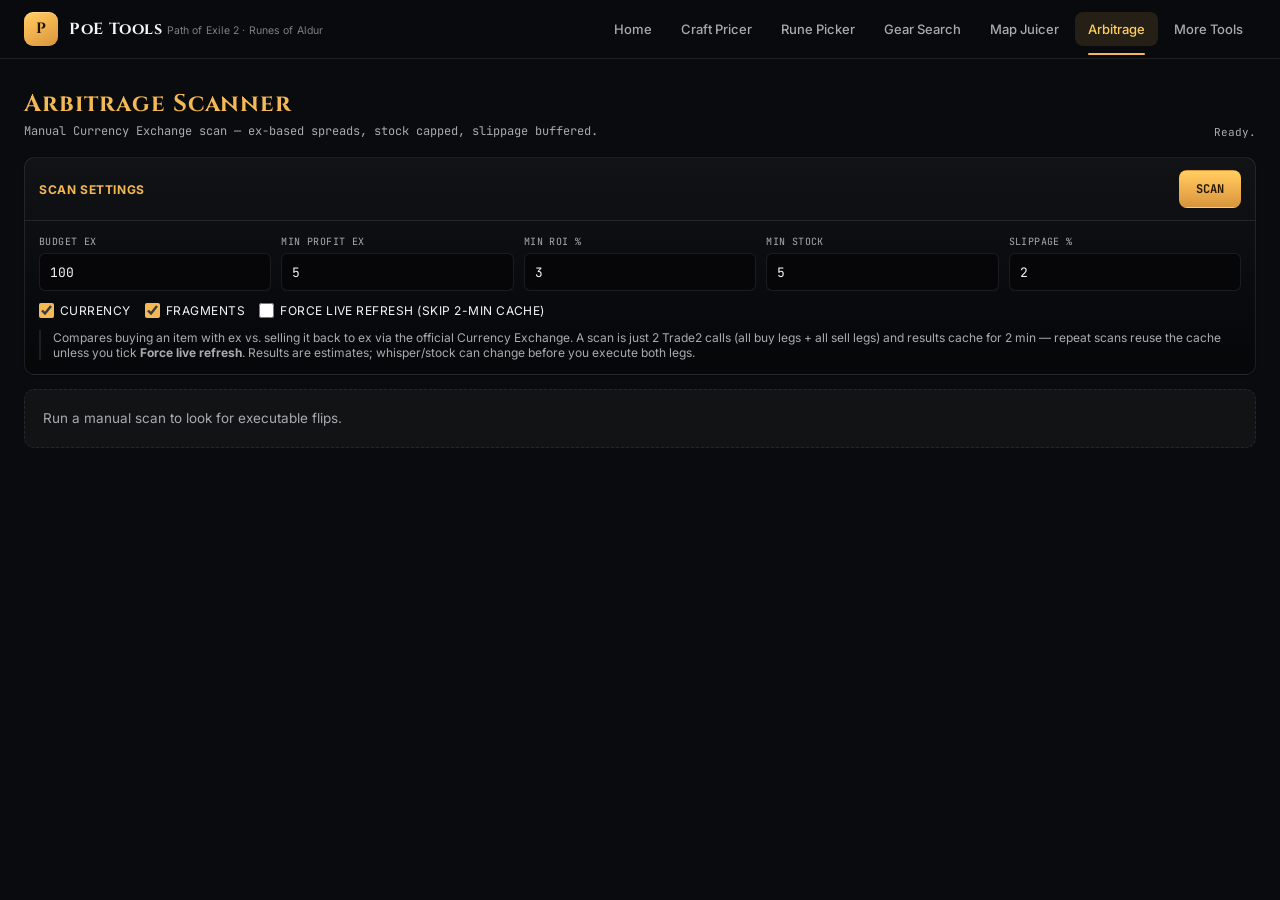
==== commit fc58ffb5: "Finish inline merge: redirect standalone pages, remove iframe code - arbitrage-scanner / waystone-ju" ====
--- a/arbitrage-scanner.html
+++ b/arbitrage-scanner.html
@@ -2,247 +2,9 @@
 <html lang="en">
 <head>
 <meta charset="utf-8">
-<meta name="viewport" content="width=device-width, initial-scale=1">
 <title>Arbitrage Scanner — PoE Tools</title>
-<link rel="preconnect" href="https://fonts.googleapis.com">
-<link rel="preconnect" href="https://fonts.gstatic.com" crossorigin>
-<link rel="stylesheet" href="theme.css">
-<style>
-  /* Design tokens come from theme.css; page-specific styles follow. */
-  *{box-sizing:border-box}
-  body{margin:0;background:var(--bg);color:var(--tx);font:13px/1.5 var(--ff);padding-bottom:48px}
-  a{color:var(--gd);text-decoration:none}
-  a:hover{text-decoration:underline}
-  .appbar{border-bottom:1px solid var(--bd);background:var(--s1)}
-  .appbarin{max-width:1180px;margin:0 auto;padding:12px 16px;display:flex;align-items:center;gap:14px}
-  .mark{width:30px;height:30px;border:1px solid oklch(80% 0.15 74 / .55);background:var(--gd-a);color:var(--gd);display:grid;place-items:center;font:700 13px var(--ff);letter-spacing:.05em}
-  .brandname{color:var(--gd);font:700 15px/1.1 var(--ff-display);letter-spacing:.08em}
-  .nav{margin-left:auto;display:flex;gap:4px;flex-wrap:wrap;justify-content:flex-end}
-  .navbtn{height:28px;font-size:11px;color:var(--mu);border:1px solid transparent;background:transparent;padding:0 11px;text-decoration:none;display:inline-flex;align-items:center;border-radius:var(--r-sm)}
-  .navbtn:hover{color:var(--tx);background:var(--s2);border-color:var(--bd)}
-  .navbtn.active{color:var(--gd);background:var(--gd-a);border-color:oklch(80% 0.15 74 / .35)}
-  .shell{max-width:1180px;margin:0 auto;padding:18px 16px}
-  .pagehead{display:flex;align-items:flex-end;justify-content:space-between;gap:16px;margin:6px 0 18px}
-  h1{margin:0;color:var(--gd);font:700 23px/1.1 var(--ff-display);letter-spacing:.04em}
-  .sub{color:var(--mu);font:12px var(--mono);margin:6px 0 0}
-  .statusline{color:var(--mu);font:11px var(--mono);text-align:right}
-  .statusline.ok{color:var(--gr)} .statusline.err{color:var(--rd)} .statusline.warn{color:var(--gd)}
-  .panel{border:1px solid var(--bd);background:linear-gradient(180deg,var(--surface-1),var(--bg-deep));margin-bottom:14px;border-radius:var(--r-md);box-shadow:var(--shadow-sm);overflow:hidden}
-  .panel-head{padding:10px 12px;border-bottom:1px solid var(--bd);display:flex;align-items:center;justify-content:space-between;gap:10px}
-  .panel-title{color:var(--gd);font:700 12px var(--ff);text-transform:uppercase;letter-spacing:.05em}
-  .panel-body{padding:12px}
-  .controls{display:grid;grid-template-columns:repeat(5,minmax(120px,1fr));gap:10px;align-items:end}
-  label{display:block;color:var(--mu);font:10px var(--mono);text-transform:uppercase;letter-spacing:.04em}
-  input{width:100%;height:34px;margin-top:5px;border:1px solid var(--bd);background:var(--bg);color:var(--tx);padding:0 9px;font:13px var(--mono);border-radius:var(--r-sm)}
-  input:focus{outline:none;border-color:oklch(80% 0.15 74 / .6)}
-  .checks{display:flex;gap:10px;align-items:center;flex-wrap:wrap}
-  .check{display:inline-flex;align-items:center;gap:6px;color:var(--tx);font:12px var(--ff)}
-  .check input{width:14px;height:14px;margin:0}
-  button{height:38px;border:1px solid transparent;background:linear-gradient(180deg,var(--gold-bright),var(--gold-deep));color:oklch(22% 0.04 70);font:700 12px var(--mono);text-transform:uppercase;cursor:pointer;border-radius:var(--r);padding:0 16px;transition:filter var(--t),transform var(--t),box-shadow var(--t)}
-  button:hover{filter:brightness(1.06);transform:translateY(-1px);box-shadow:var(--shadow-gold)}
-  button:disabled{opacity:.5;cursor:default;transform:none;filter:none}
-  .hint{margin-top:10px;color:var(--mu);font:12px var(--ff);border-left:2px solid var(--bd);padding-left:10px}
-  .summary{display:grid;grid-template-columns:repeat(4,minmax(0,1fr));gap:8px;margin-bottom:12px}
-  .metric{border:1px solid var(--bd);background:var(--s2);padding:10px 12px}
-  .metric b{display:block;color:var(--gd);font:700 18px var(--mono)}
-  .metric span{color:var(--mu);font:10px var(--mono);text-transform:uppercase}
-  .tablewrap{overflow:auto;border:1px solid var(--bd);background:var(--s1)}
-  table{width:100%;border-collapse:collapse;min-width:900px}
-  th,td{padding:8px 10px;border-bottom:1px solid var(--bd);text-align:left;vertical-align:top}
-  th{background:var(--s2);color:var(--mu);font:700 10px var(--mono);text-transform:uppercase;letter-spacing:.04em}
-  td.num{text-align:right;font-family:var(--mono);white-space:nowrap}
-  .name{color:var(--tx);font-weight:700}
-  .cat{color:var(--mu);font:10px var(--mono);text-transform:uppercase}
-  .profit{color:var(--gr);font-weight:700}
-  .warn{color:var(--gd)}
-  .bad{color:var(--rd)}
-  .flag{display:inline-block;border:1px solid var(--bd);color:var(--mu);font:700 10px var(--mono);text-transform:uppercase;padding:1px 5px;margin-right:4px;border-radius:var(--r-sm)}
-  .empty{color:var(--mu);padding:18px;border:1px dashed var(--bd);background:var(--s1)}
-  .errors{margin-top:12px;color:var(--mu);font:11px var(--mono)}
-  .errors b{color:var(--gd)}
-  @media(max-width:820px){.pagehead{display:block}.statusline{text-align:left;margin-top:8px}.controls{grid-template-columns:repeat(2,minmax(0,1fr))}.summary{grid-template-columns:repeat(2,minmax(0,1fr))}}
-  @media(max-width:560px){.appbarin{display:block}.nav{justify-content:flex-start;margin-top:10px}.shell{padding:14px 12px}.controls,.summary{grid-template-columns:1fr}}
-</style>
+<meta http-equiv="refresh" content="0; url=index.html#arbitrage">
+<script>location.replace("index.html#arbitrage" + location.search);</script>
 </head>
-<body>
-  <header class="appbar">
-    <div class="appbarin">
-      <div class="mark">PoE</div>
-      <span class="brandname">PoE Tools</span>
-      <nav class="nav">
-        <a class="navbtn" href="index.html#home">Home</a>
-        <a class="navbtn" href="index.html#craft-pricer">Craft Pricer</a>
-        <a class="navbtn" href="index.html#rune-picker">Rune Picker</a>
-        <a class="navbtn" href="character-upgrades.html">Gear Search</a>
-        <a class="navbtn" href="waystone-juicer.html">Map Juicer</a>
-        <a class="navbtn active" href="arbitrage-scanner.html">Arbitrage</a>
-      </nav>
-    </div>
-  </header>
-
-  <main class="shell">
-    <div class="pagehead">
-      <div>
-        <h1>Arbitrage Scanner</h1>
-        <p class="sub">Manual Currency Exchange scan - ex based spreads, stock capped, slippage buffered.</p>
-      </div>
-      <div class="statusline" id="status">Ready.</div>
-    </div>
-
-    <section class="panel">
-      <div class="panel-head">
-        <span class="panel-title">Scan Settings</span>
-        <button id="scanBtn" type="button">Scan</button>
-      </div>
-      <div class="panel-body">
-        <div class="controls">
-          <label>Budget ex <input id="budgetEx" type="number" min="1" step="1" value="100"></label>
-          <label>Min profit ex <input id="minProfitEx" type="number" min="0" step="1" value="5"></label>
-          <label>Min ROI % <input id="minProfitPct" type="number" min="0" step="0.5" value="3"></label>
-          <label>Min stock <input id="minStock" type="number" min="1" step="1" value="5"></label>
-          <label>Slippage % <input id="slippagePct" type="number" min="0" max="50" step="0.5" value="2"></label>
-        </div>
-        <div class="checks" style="margin-top:12px">
-          <label class="check"><input id="catCurrency" type="checkbox" checked> Currency</label>
-          <label class="check"><input id="catFragments" type="checkbox" checked> Fragments</label>
-          <label class="check"><input id="forceRefresh" type="checkbox"> Force live refresh (skip 2-min cache)</label>
-        </div>
-        <div class="hint">Compares buying an item with ex vs. selling it back to ex via the official Currency Exchange. A scan is just 2 Trade2 calls (all buy legs + all sell legs) and results cache for 2 min — repeat scans reuse the cache unless you tick <b>Force live refresh</b>. Results are estimates; whisper/stock can change before you execute both legs.</div>
-      </div>
-    </section>
-
-    <section class="summary" id="summary" style="display:none"></section>
-    <section id="results" class="empty">Run a manual scan to look for executable flips.</section>
-  </main>
-
-<script>
-const els = {
-  status: document.getElementById("status"),
-  scanBtn: document.getElementById("scanBtn"),
-  results: document.getElementById("results"),
-  summary: document.getElementById("summary"),
-  budgetEx: document.getElementById("budgetEx"),
-  minProfitEx: document.getElementById("minProfitEx"),
-  minProfitPct: document.getElementById("minProfitPct"),
-  minStock: document.getElementById("minStock"),
-  slippagePct: document.getElementById("slippagePct"),
-  catCurrency: document.getElementById("catCurrency"),
-  catFragments: document.getElementById("catFragments"),
-  forceRefresh: document.getElementById("forceRefresh"),
-};
-
-function esc(s){return String(s ?? "").replace(/[&<>"']/g, c => ({"&":"&amp;","<":"&lt;",">":"&gt;","\"":"&quot;","'":"&#39;"}[c]));}
-function num(id){return Number(els[id].value) || 0;}
-function fmt(n, d=2){return Number(n || 0).toLocaleString(undefined, {maximumFractionDigits:d});}
-function setStatus(text, cls=""){els.status.textContent = text; els.status.className = "statusline " + cls;}
-function limitUntil(data){
-  return data?.tradeStatus?.tradeLimitedUntil || data?.tradeLimitedUntil || "";
-}
-function fmtLimitUntil(data){
-  const raw = limitUntil(data);
-  if (!raw) return "";
-  const d = new Date(raw);
-  return Number.isNaN(d.getTime()) ? raw : d.toLocaleString();
-}
-
-function payload(){
-  return {
-    budgetEx: num("budgetEx"),
-    minProfitEx: num("minProfitEx"),
-    minProfitPct: num("minProfitPct"),
-    minStock: num("minStock"),
-    slippagePct: num("slippagePct"),
-    categories: {
-      currency: els.catCurrency.checked,
-      fragments: els.catFragments.checked,
-    },
-    force: els.forceRefresh.checked,
-  };
-}
-
-function renderSummary(data){
-  const rows = data.opportunities || [];
-  const best = rows[0];
-  els.summary.style.display = "grid";
-  els.summary.innerHTML = `
-    <div class="metric"><b>${rows.length}</b><span>shown flips</span></div>
-    <div class="metric"><b>${best ? fmt(best.netProfitEx) : "0"} ex</b><span>best net profit</span></div>
-    <div class="metric"><b>${best ? fmt(best.roiPct) : "0"}%</b><span>best ROI</span></div>
-    <div class="metric"><b>${data.cached ? "Cache" : data.stale ? "Stale" : "Live"}</b><span>${esc(data.updated || data.cachedAt || "")}</span></div>
-  `;
-}
-
-function render(data){
-  renderSummary(data);
-  const rows = data.opportunities || [];
-  if (!rows.length) {
-    const until = fmtLimitUntil(data);
-    const scanned = (data.universe || []).length;
-    const skipped = (data.errors || []).length;
-    els.results.className = "empty";
-    els.results.innerHTML = data.limited
-      ? "Trade2 is currently rate limited" + (until ? " until " + esc(until) : "") + " and no matching cached opportunities are available."
-      : `Scanned ${scanned} pair${scanned === 1 ? "" : "s"} — none cleared your net-profit / ROI / stock filters. `
-        + `The Currency Exchange spread is usually negative for an instant round-trip, so profitable flips are brief mispricings; lower the thresholds or re-scan later.`
-        + (skipped ? ` (${skipped} had no offer on one side.)` : "");
-    return;
-  }
-  els.results.className = "";
-  els.results.innerHTML = `
-    <div class="tablewrap">
-      <table>
-        <thead>
-          <tr>
-            <th>Item</th><th>Buy</th><th>Sell</th><th>Size</th><th>Spend</th><th>Net</th><th>ROI</th><th>Stock</th><th>Flags</th>
-          </tr>
-        </thead>
-        <tbody>
-          ${rows.map(row => `
-            <tr>
-              <td><div class="name">${esc(row.name)}</div><div class="cat">${esc(row.category)}</div></td>
-              <td class="num">${fmt(row.askExPerItem,4)} ex/item</td>
-              <td class="num">${fmt(row.bidExPerItem,4)} ex/item<br><span class="cat">net ${fmt(row.netBidExPerItem,4)}</span></td>
-              <td class="num">${fmt(row.executableItems,0)}</td>
-              <td class="num">${fmt(row.spendEx)} ex</td>
-              <td class="num profit">${fmt(row.netProfitEx)} ex</td>
-              <td class="num ${row.roiPct < 5 ? "warn" : ""}">${fmt(row.roiPct)}%</td>
-              <td class="num">${fmt(row.buyStock,0)} buy<br>${fmt(row.sellStock,0)} sell</td>
-              <td>${(row.flags || []).length ? row.flags.map(f => `<span class="flag">${esc(f)}</span>`).join("") : `<span class="flag">ok</span>`}</td>
-            </tr>`).join("")}
-        </tbody>
-      </table>
-    </div>
-    ${data.errors && data.errors.length ? `<div class="errors"><b>Skipped:</b> ${esc(data.errors.slice(0,6).map(e => e.item + " (" + e.reason + ")").join(", "))}${data.errors.length > 6 ? " ..." : ""}</div>` : ""}
-  `;
-}
-
-async function scan(){
-  els.scanBtn.disabled = true;
-  setStatus("Scanning Currency Exchange through shared Trade2 queue...", "warn");
-  try {
-    const res = await fetch("/api/arbitrage/scan", {
-      method: "POST",
-      headers: {"Content-Type":"application/json"},
-      body: JSON.stringify(payload()),
-    });
-    const data = await res.json();
-    render(data);
-    if (data.limited) {
-      const until = fmtLimitUntil(data);
-      setStatus("Trade2 limited" + (until ? " until " + until : "") + ". Showing cached data when available.", "err");
-    }
-    else if (data.cached) setStatus("Loaded cached scan from " + (data.updated || "recently") + ".", "ok");
-    else setStatus("Scan complete: " + (data.opportunities || []).length + " opportunities.", "ok");
-  } catch (err) {
-    els.results.className = "empty";
-    els.results.textContent = "Scan failed: " + err.message;
-    setStatus("Scan failed.", "err");
-  } finally {
-    els.scanBtn.disabled = false;
-  }
-}
-
-els.scanBtn.addEventListener("click", scan);
-</script>
-</body>
+<body></body>
 </html>
